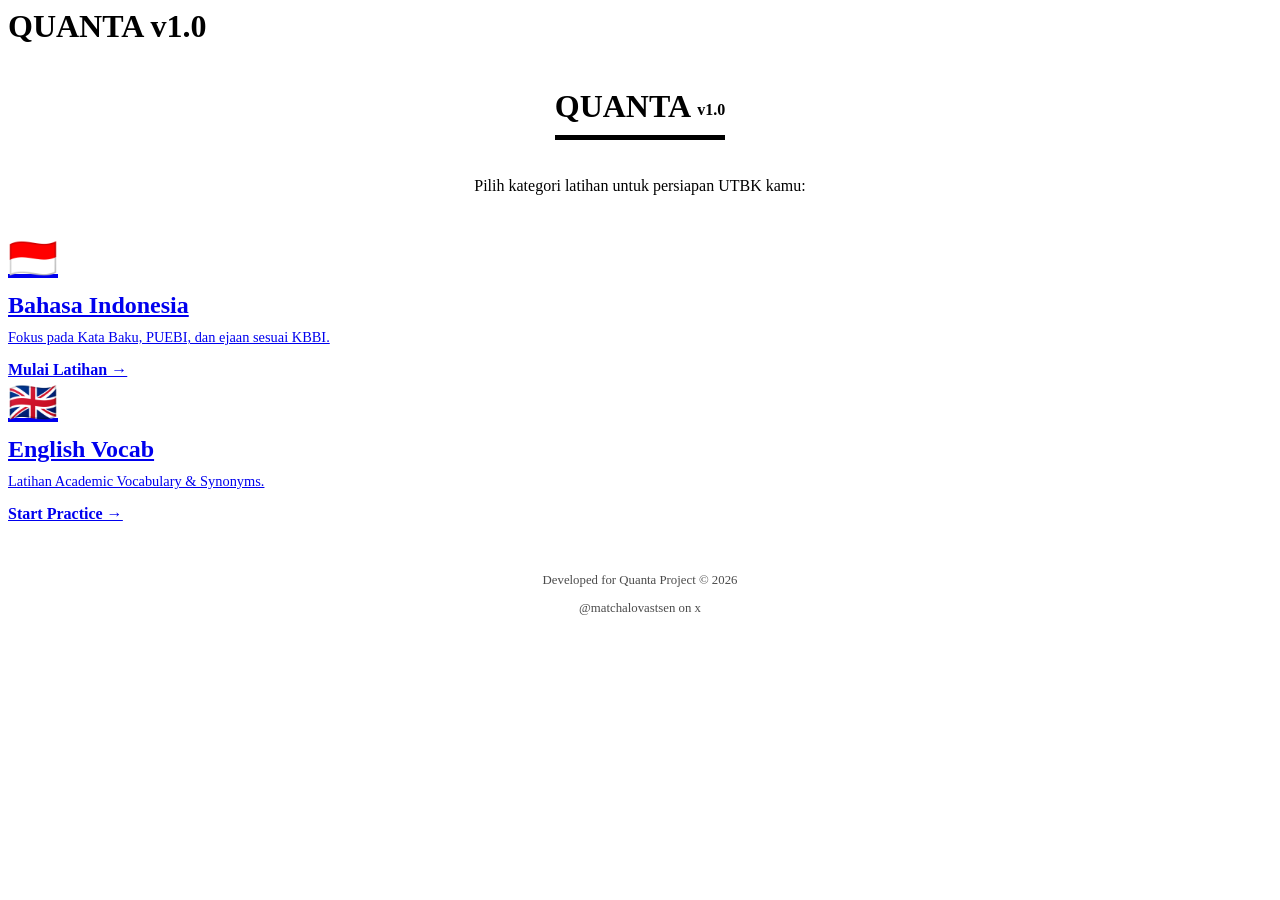
==== index.html @ d4d27abc "Create index.html" ====
<h1>QUANTA <span class="badge">v1.0</span></h1>
<!DOCTYPE html>
<html lang="id">
<head>
    <meta charset="UTF-8">
    <meta name="viewport" content="width=device-width, initial-scale=1.0">
    <title>Quanta</title>
    <link rel="stylesheet" href="style.css">
</head>
<body>
    <div class="container">
        <header style="text-align: center; margin-bottom: 40px;">
            <h1 style="border-bottom: 5px solid #000; display: inline-block; padding-bottom: 10px;">
                QUANTA <span style="font-size: 0.5em; vertical-align: middle;">v1.0</span>
            </h1>
            <p>Pilih kategori latihan untuk persiapan UTBK kamu:</p>
        </header>

        <div class="menu-grid">
            <a href="quiz-indo.html" class="card">
                <div style="font-size: 2.5rem; margin-bottom: 10px;">🇮🇩</div>
                <h2 style="margin: 0 0 10px 0;">Bahasa Indonesia</h2>
                <p style="font-size: 0.9rem; margin: 0;">Fokus pada Kata Baku, PUEBI, dan ejaan sesuai KBBI.</p>
                <div style="margin-top: 15px; font-weight: bold; text-decoration: underline;">Mulai Latihan →</div>
            </a>

            <a href="quiz-eng.html" class="card">
                <div style="font-size: 2.5rem; margin-bottom: 10px;">🇬🇧</div>
                <h2 style="margin: 0 0 10px 0;">English Vocab</h2>
                <p style="font-size: 0.9rem; margin: 0;">Latihan Academic Vocabulary & Synonyms.</p>
                <div style="margin-top: 15px; font-weight: bold; text-decoration: underline;">Start Practice →</div>
            </a>
        </div>

        <footer style="margin-top: 50px; text-align: center; font-size: 0.8rem; opacity: 0.7;">
            <p>Developed for Quanta Project &copy; 2026</p>
            <p>@matchalovastsen on x</p>
        </footer>
    </div>
</body>
</html>
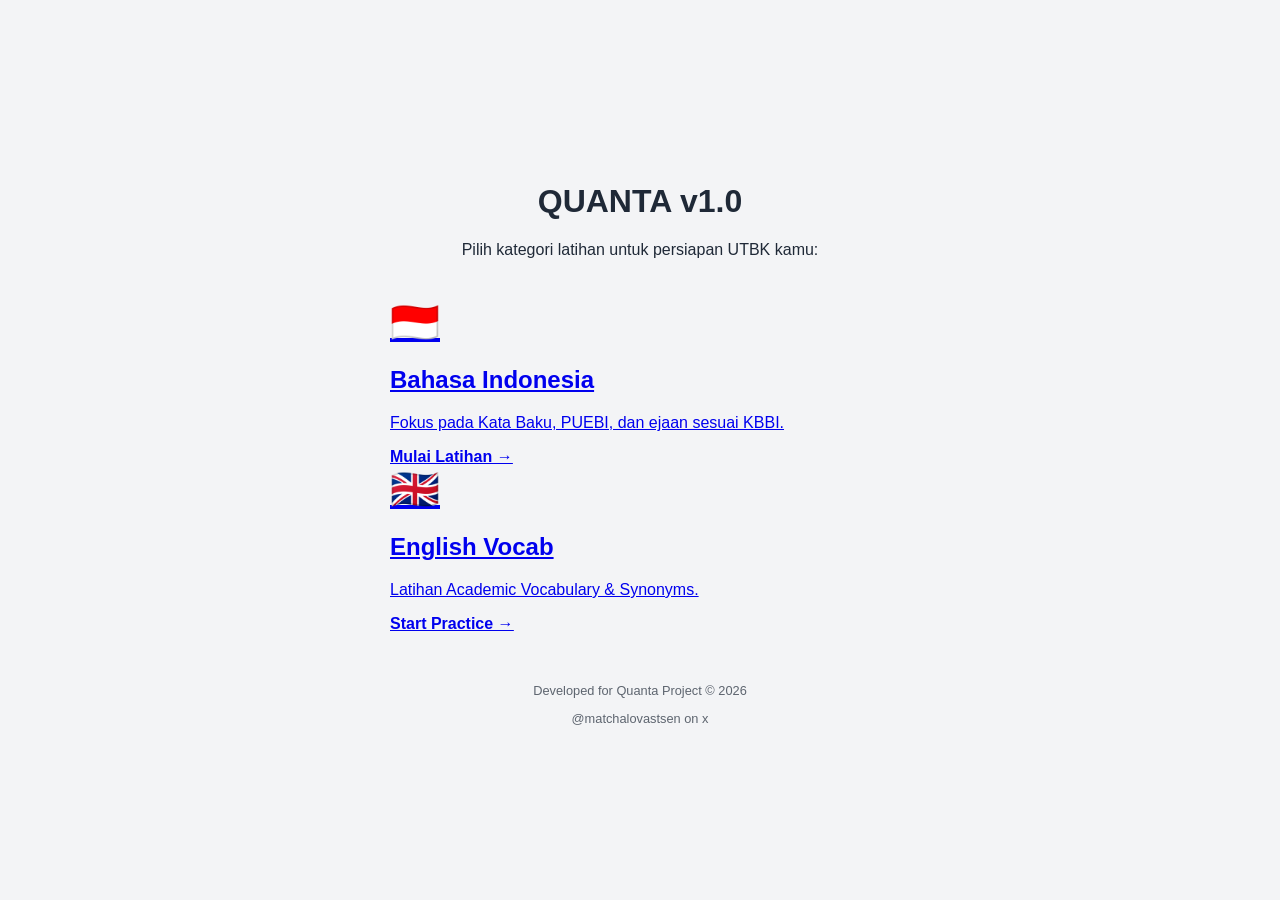
==== commit 38f53dbc: "Update index.html" ====
--- a/index.html
+++ b/index.html
@@ -1,4 +1,3 @@
-<h1>QUANTA <span class="badge">v1.0</span></h1>
 <!DOCTYPE html>
 <html lang="id">
 <head>
@@ -10,24 +9,22 @@
 <body>
     <div class="container">
         <header style="text-align: center; margin-bottom: 40px;">
-            <h1 style="border-bottom: 5px solid #000; display: inline-block; padding-bottom: 10px;">
-                QUANTA <span style="font-size: 0.5em; vertical-align: middle;">v1.0</span>
-            </h1>
+            <h1>QUANTA <span class="badge">v1.0</span></h1>
             <p>Pilih kategori latihan untuk persiapan UTBK kamu:</p>
         </header>
 
         <div class="menu-grid">
             <a href="quiz-indo.html" class="card">
                 <div style="font-size: 2.5rem; margin-bottom: 10px;">🇮🇩</div>
-                <h2 style="margin: 0 0 10px 0;">Bahasa Indonesia</h2>
-                <p style="font-size: 0.9rem; margin: 0;">Fokus pada Kata Baku, PUEBI, dan ejaan sesuai KBBI.</p>
+                <h2>Bahasa Indonesia</h2>
+                <p>Fokus pada Kata Baku, PUEBI, dan ejaan sesuai KBBI.</p>
                 <div style="margin-top: 15px; font-weight: bold; text-decoration: underline;">Mulai Latihan →</div>
             </a>
 
             <a href="quiz-eng.html" class="card">
                 <div style="font-size: 2.5rem; margin-bottom: 10px;">🇬🇧</div>
-                <h2 style="margin: 0 0 10px 0;">English Vocab</h2>
-                <p style="font-size: 0.9rem; margin: 0;">Latihan Academic Vocabulary & Synonyms.</p>
+                <h2>English Vocab</h2>
+                <p>Latihan Academic Vocabulary & Synonyms.</p>
                 <div style="margin-top: 15px; font-weight: bold; text-decoration: underline;">Start Practice →</div>
             </a>
         </div>
--- a/style.css
+++ b/style.css
@@ -0,0 +1,84 @@
+/* style.css - Fix Layout & Centered */
+:root {
+    --primary: #6366f1; /* Warna Indigo yang lembut */
+    --bg: #f3f4f6;      /* Abu-abu terang untuk latar */
+    --white: #ffffff;
+    --text: #1f2937;    /* Warna teks gelap yang nyaman */
+    --success: #10b981;
+    --error: #ef4444;
+}
+
+body {
+    font-family: 'Inter', sans-serif; /* Font estetik & nyaman dibaca */
+    background-color: var(--bg);
+    color: var(--text);
+    margin: 0;
+    padding: 0;
+    /* Ini kunci posisi di tengah */
+    display: flex;
+    align-items: center; /* Vertikal center */
+    justify-content: center; /* Horisontal center */
+    min-height: 100vh; /* Pastikan tinggi body minimal seukuran layar */
+}
+
+/* Container utama agar bubble pas di tengah */
+.container {
+    width: 90%;
+    max-width: 500px; /* Ukuran bubble kuis yang pas */
+    margin: auto; /* Membantu centering */
+}
+
+/* Box kuis (Bubble) */
+.quiz-box {
+    background: var(--white);
+    padding: 30px;
+    border-radius: 24px; /* Sudut melengkung yang estetik */
+    box-shadow: 0 20px 25px -5px rgba(0, 0, 0, 0.1);
+    text-align: center;
+}
+
+/* Container pilihan jawaban agar vertikal */
+.options-container {
+    display: flex;
+    flex-direction: column; /* Tombol berbaris ke bawah */
+    gap: 12px;
+    margin: 25px 0;
+}
+
+/* Styling Tombol Pilihan Jawaban */
+.btn-opt {
+    background: #f9fafb;
+    border: 2px solid #e5e7eb;
+    padding: 16px;
+    border-radius: 16px;
+    cursor: pointer;
+    font-size: 1rem;
+    font-weight: 500;
+    text-align: center;
+    transition: all 0.2s;
+}
+
+.btn-opt:hover {
+    border-color: var(--primary);
+    background: #eef2ff;
+}
+
+/* Feedback Area */
+.feedback-area {
+    margin-top: 20px;
+    min-height: 50px;
+    font-weight: 600;
+}
+
+/* Tombol Utama (Berikutnya) */
+.btn-main {
+    width: 100%; /* Lebar penuh */
+    background: var(--primary);
+    color: white;
+    border: none;
+    padding: 16px;
+    border-radius: 16px;
+    font-weight: 600;
+    cursor: pointer;
+    margin-top: 20px;
+}
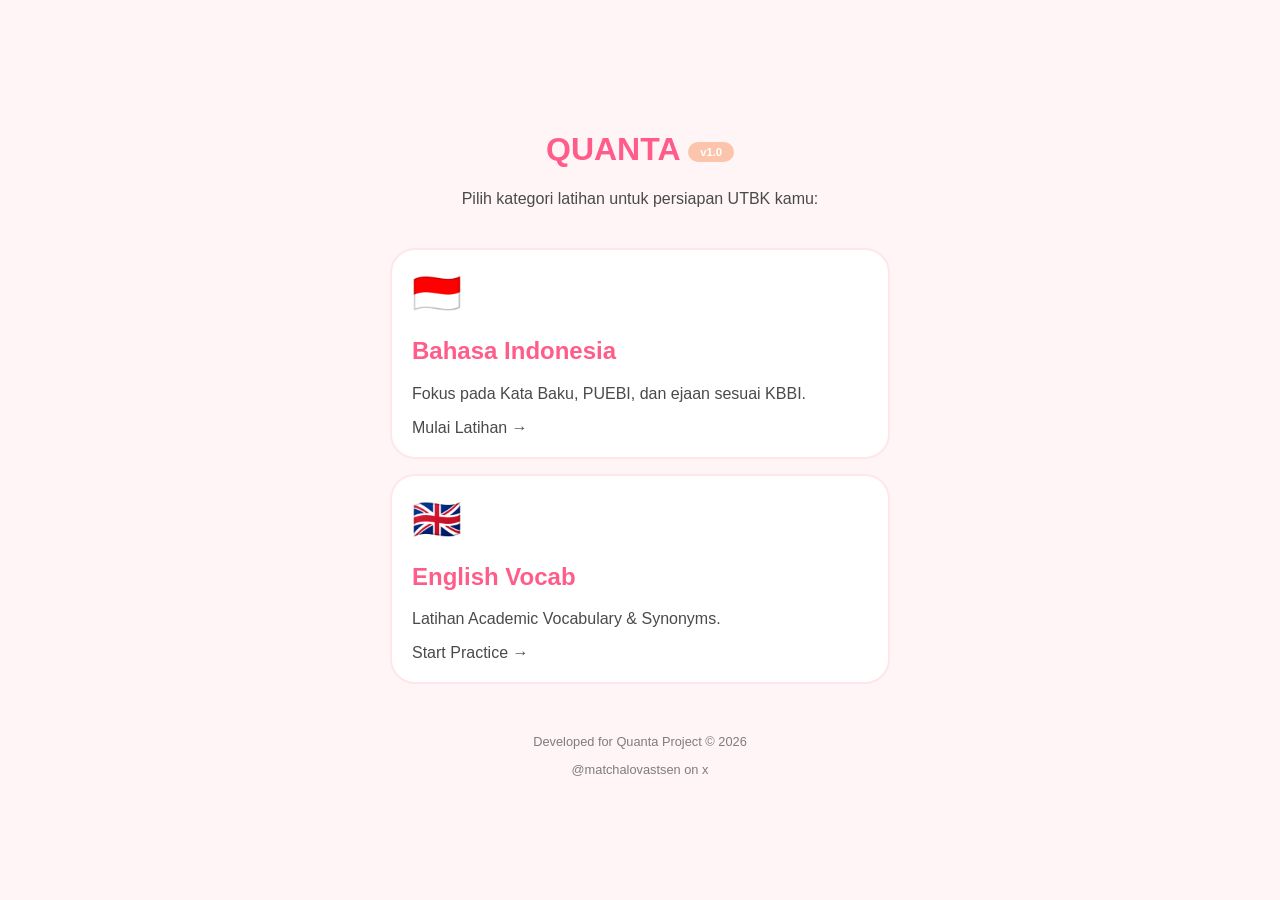
==== commit f1776b28: "Update index.html" ====
--- a/index.html
+++ b/index.html
@@ -4,7 +4,7 @@
     <meta charset="UTF-8">
     <meta name="viewport" content="width=device-width, initial-scale=1.0">
     <title>Quanta</title>
-    <link rel="stylesheet" href="style.css">
+    <link rel="stylesheet" href="style.css?v=1">
 </head>
 <body>
     <div class="container">
@@ -13,21 +13,21 @@
             <p>Pilih kategori latihan untuk persiapan UTBK kamu:</p>
         </header>
 
-        <div class="menu-grid">
-            <a href="quiz-indo.html" class="card">
-                <div style="font-size: 2.5rem; margin-bottom: 10px;">🇮🇩</div>
-                <h2>Bahasa Indonesia</h2>
-                <p>Fokus pada Kata Baku, PUEBI, dan ejaan sesuai KBBI.</p>
-                <div style="margin-top: 15px; font-weight: bold; text-decoration: underline;">Mulai Latihan →</div>
-            </a>
+    <div class="menu-grid">
+    <a href="quiz-indo.html" class="card">
+        <div style="font-size: 2.5rem; margin-bottom: 10px;">🇮🇩</div>
+        <h2>Bahasa Indonesia</h2>
+        <p>Fokus pada Kata Baku, PUEBI, dan ejaan sesuai KBBI.</p>
+        <div class="btn-card">Mulai Latihan →</div>
+    </a>
 
-            <a href="quiz-eng.html" class="card">
-                <div style="font-size: 2.5rem; margin-bottom: 10px;">🇬🇧</div>
-                <h2>English Vocab</h2>
-                <p>Latihan Academic Vocabulary & Synonyms.</p>
-                <div style="margin-top: 15px; font-weight: bold; text-decoration: underline;">Start Practice →</div>
-            </a>
-        </div>
+    <a href="quiz-eng.html" class="card">
+        <div style="font-size: 2.5rem; margin-bottom: 10px;">🇬🇧</div>
+        <h2>English Vocab</h2>
+        <p>Latihan Academic Vocabulary & Synonyms.</p>
+        <div class="btn-card">Start Practice →</div>
+    </a>
+    </div>
 
         <footer style="margin-top: 50px; text-align: center; font-size: 0.8rem; opacity: 0.7;">
             <p>Developed for Quanta Project &copy; 2026</p>
--- a/style.css
+++ b/style.css
@@ -1,84 +1,127 @@
-/* style.css - Fix Layout & Centered */
+/* style.css - Cute & Pinky Edition 🌸 */
 :root {
-    --primary: #6366f1; /* Warna Indigo yang lembut */
-    --bg: #f3f4f6;      /* Abu-abu terang untuk latar */
+    --primary: #ff85a1;      /* Pink cerah yang lucu */
+    --primary-hover: #ffb3c1; /* Pink yang lebih muda untuk hover */
+    --bg: #fff5f7;           /* Latar belakang pink sangat muda */
     --white: #ffffff;
-    --text: #1f2937;    /* Warna teks gelap yang nyaman */
-    --success: #10b981;
-    --error: #ef4444;
+    --text: #4a4a4a;         /* Abu-abu gelap agar tetap terbaca */
+    --success: #70e000;      /* Hijau segar untuk jawaban benar */
+    --error: #ff4d6d;        /* Merah muda tua untuk jawaban salah */
+    --accent: #fbc4ab;       /* Warna peach untuk aksen tambahan */
 }
 
 body {
-    font-family: 'Inter', sans-serif; /* Font estetik & nyaman dibaca */
+    font-family: 'Quicksand', 'Inter', sans-serif; /* Gunakan font yang lebih bulat jika ada */
     background-color: var(--bg);
     color: var(--text);
     margin: 0;
     padding: 0;
-    /* Ini kunci posisi di tengah */
     display: flex;
-    align-items: center; /* Vertikal center */
-    justify-content: center; /* Horisontal center */
-    min-height: 100vh; /* Pastikan tinggi body minimal seukuran layar */
+    align-items: center; 
+    justify-content: center; 
+    min-height: 100vh;
 }
 
-/* Container utama agar bubble pas di tengah */
 .container {
     width: 90%;
-    max-width: 500px; /* Ukuran bubble kuis yang pas */
-    margin: auto; /* Membantu centering */
+    max-width: 500px;
+    margin: auto;
 }
 
-/* Box kuis (Bubble) */
+/* Box kuis (Bubble) dengan sudut lebih membulat */
 .quiz-box {
     background: var(--white);
-    padding: 30px;
-    border-radius: 24px; /* Sudut melengkung yang estetik */
-    box-shadow: 0 20px 25px -5px rgba(0, 0, 0, 0.1);
+    padding: 35px;
+    border-radius: 35px; /* Lebih bulat agar terlihat "bouncy" */
+    box-shadow: 0 15px 30px rgba(255, 133, 161, 0.15); /* Shadow berwarna pink tipis */
     text-align: center;
+    border: 3px solid #ffe5ec; /* Garis tepi tipis yang lucu */
 }
 
-/* Container pilihan jawaban agar vertikal */
+/* Judul header */
+h1, h2 {
+    color: #ff5c8a;
+}
+
+/* Kartu Menu di index.html */
+.card {
+    background: white;
+    padding: 20px;
+    border-radius: 25px;
+    text-decoration: none;
+    color: var(--text);
+    display: block;
+    margin-bottom: 15px;
+    border: 2px solid #ffe5ec;
+    transition: transform 0.2s ease;
+}
+
+.card:hover {
+    transform: translateY(-5px); /* Efek melompat kecil */
+    border-color: var(--primary);
+}
+
+/* Container pilihan jawaban */
 .options-container {
     display: flex;
-    flex-direction: column; /* Tombol berbaris ke bawah */
-    gap: 12px;
+    flex-direction: column;
+    gap: 15px;
     margin: 25px 0;
 }
 
 /* Styling Tombol Pilihan Jawaban */
 .btn-opt {
-    background: #f9fafb;
-    border: 2px solid #e5e7eb;
+    background: #fffafa;
+    border: 2px solid #ffe5ec;
     padding: 16px;
-    border-radius: 16px;
+    border-radius: 20px;
     cursor: pointer;
     font-size: 1rem;
-    font-weight: 500;
-    text-align: center;
-    transition: all 0.2s;
+    font-weight: 600;
+    color: var(--text);
+    transition: all 0.3s ease;
 }
 
 .btn-opt:hover {
     border-color: var(--primary);
-    background: #eef2ff;
+    background: #ffe5ec;
+    transform: scale(1.02); /* Efek membesar sedikit */
 }
 
 /* Feedback Area */
 .feedback-area {
     margin-top: 20px;
     min-height: 50px;
-    font-weight: 600;
+    font-weight: bold;
+    font-size: 1.1rem;
 }
 
 /* Tombol Utama (Berikutnya) */
 .btn-main {
-    width: 100%; /* Lebar penuh */
+    width: 100%;
     background: var(--primary);
     color: white;
     border: none;
-    padding: 16px;
-    border-radius: 16px;
-    font-weight: 600;
+    padding: 18px;
+    border-radius: 20px;
+    font-weight: 700;
+    font-size: 1rem;
     cursor: pointer;
-    margin-top: 20px;
+    box-shadow: 0 5px 0px #ff5c8a; /* Efek tombol 3D */
+    transition: all 0.1s;
 }
+
+.btn-main:active {
+    transform: translateY(3px);
+    box-shadow: 0 2px 0px #ff5c8a;
+}
+
+/* Badge versi */
+.badge {
+    background: var(--accent);
+    color: white;
+    padding: 4px 12px;
+    border-radius: 20px;
+    font-size: 0.7rem;
+    vertical-align: middle;
+}
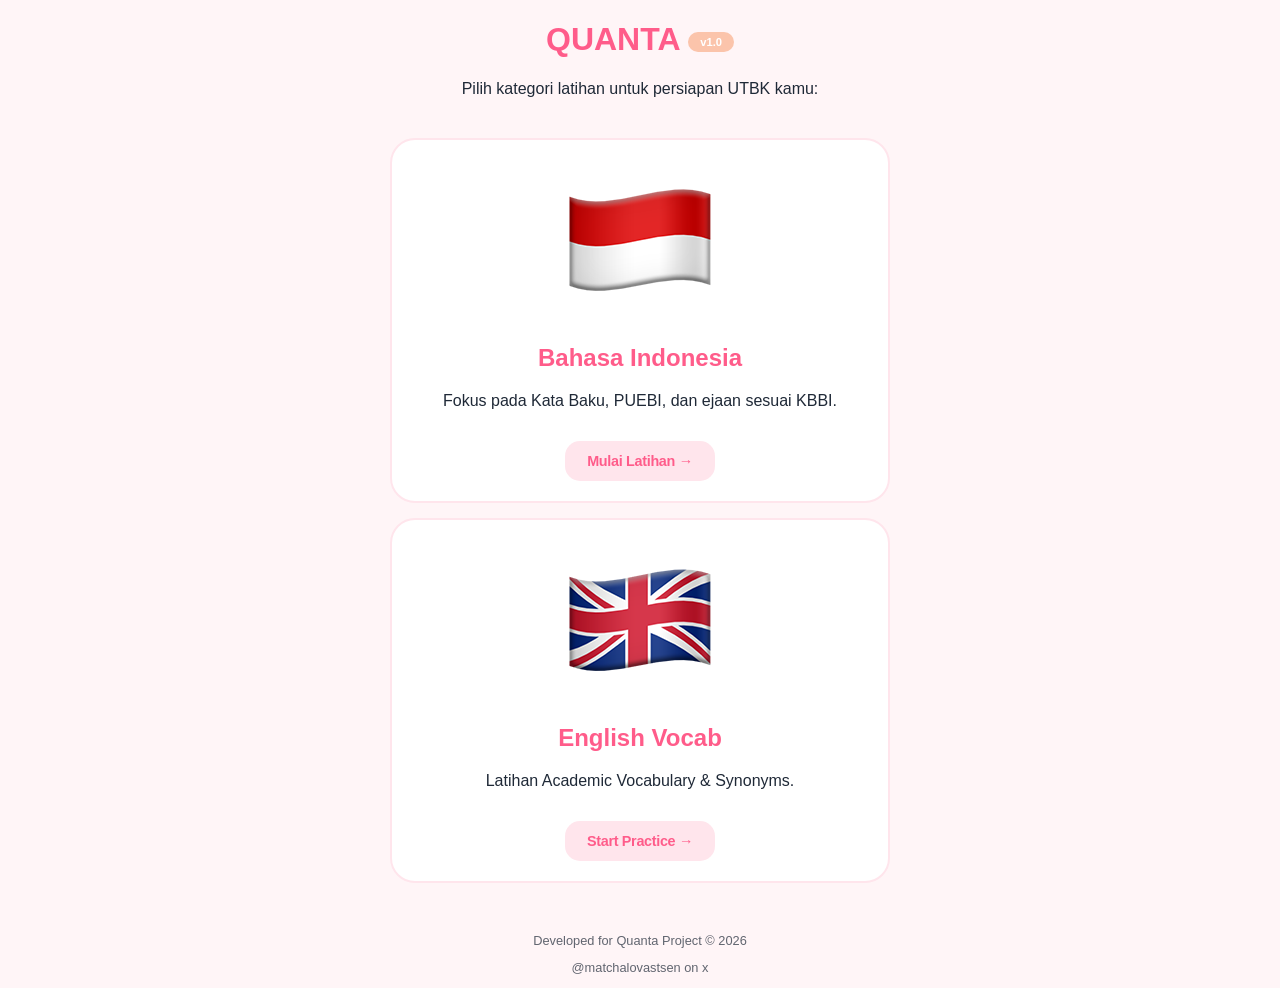
==== commit 7cd2a827: "Update index.html" ====
--- a/index.html
+++ b/index.html
@@ -15,14 +15,14 @@
 
     <div class="menu-grid">
     <a href="quiz-indo.html" class="card">
-        <div style="font-size: 2.5rem; margin-bottom: 10px;">🇮🇩</div>
+        <img src="bendera-indo.png" alt="Bendera Indonesia" class="card-icon">
         <h2>Bahasa Indonesia</h2>
         <p>Fokus pada Kata Baku, PUEBI, dan ejaan sesuai KBBI.</p>
         <div class="btn-card">Mulai Latihan →</div>
     </a>
 
     <a href="quiz-eng.html" class="card">
-        <div style="font-size: 2.5rem; margin-bottom: 10px;">🇬🇧</div>
+        <img src="bendera-eng.png" alt="Bendera Inggris" class="card-icon">
         <h2>English Vocab</h2>
         <p>Latihan Academic Vocabulary & Synonyms.</p>
         <div class="btn-card">Start Practice →</div>
--- a/style.css
+++ b/style.css
@@ -1,17 +1,16 @@
-/* style.css - Cute & Pinky Edition 🌸 */
 :root {
-    --primary: #ff85a1;      /* Pink cerah yang lucu */
-    --primary-hover: #ffb3c1; /* Pink yang lebih muda untuk hover */
-    --bg: #fff5f7;           /* Latar belakang pink sangat muda */
+    --primary: #ff85a1;
+    --primary-hover: #ffb3c1;
+    --bg: #fff5f7;
     --white: #ffffff;
-    --text: #4a4a4a;         /* Abu-abu gelap agar tetap terbaca */
-    --success: #70e000;      /* Hijau segar untuk jawaban benar */
-    --error: #ff4d6d;        /* Merah muda tua untuk jawaban salah */
-    --accent: #fbc4ab;       /* Warna peach untuk aksen tambahan */
+    --text: #1f2937;
+    --success: #34c759; 
+    --error: #ff3b30;
+    --accent: #fbc4ab;
 }
 
 body {
-    font-family: 'Quicksand', 'Inter', sans-serif; /* Gunakan font yang lebih bulat jika ada */
+    font-family: -apple-system, BlinkMacSystemFont, "SF Pro Text", "SF Pro Display", "Helvetica Neue", Helvetica, Arial, sans-serif;
     background-color: var(--bg);
     color: var(--text);
     margin: 0;
@@ -20,6 +19,12 @@
     align-items: center; 
     justify-content: center; 
     min-height: 100vh;
+    -webkit-font-smoothing: antialiased;
+    -moz-osx-font-smoothing: grayscale;
+}
+
+.btn-opt, .btn-main, .btn-card {
+    letter-spacing: -0.022em; 
 }
 
 .container {
@@ -28,22 +33,19 @@
     margin: auto;
 }
 
-/* Box kuis (Bubble) dengan sudut lebih membulat */
 .quiz-box {
     background: var(--white);
     padding: 35px;
-    border-radius: 35px; /* Lebih bulat agar terlihat "bouncy" */
-    box-shadow: 0 15px 30px rgba(255, 133, 161, 0.15); /* Shadow berwarna pink tipis */
+    border-radius: 35px; 
+    box-shadow: 0 15px 30px rgba(255, 133, 161, 0.15); 
     text-align: center;
-    border: 3px solid #ffe5ec; /* Garis tepi tipis yang lucu */
+    border: 3px solid #ffe5ec; 
 }
 
-/* Judul header */
 h1, h2 {
     color: #ff5c8a;
 }
 
-/* Kartu Menu di index.html */
 .card {
     background: white;
     padding: 20px;
@@ -54,14 +56,14 @@
     margin-bottom: 15px;
     border: 2px solid #ffe5ec;
     transition: transform 0.2s ease;
+    text-align: center;
 }
 
 .card:hover {
-    transform: translateY(-5px); /* Efek melompat kecil */
+    transform: translateY(-5px);
     border-color: var(--primary);
 }
 
-/* Container pilihan jawaban */
 .options-container {
     display: flex;
     flex-direction: column;
@@ -69,7 +71,6 @@
     margin: 25px 0;
 }
 
-/* Styling Tombol Pilihan Jawaban */
 .btn-opt {
     background: #fffafa;
     border: 2px solid #ffe5ec;
@@ -85,10 +86,9 @@
 .btn-opt:hover {
     border-color: var(--primary);
     background: #ffe5ec;
-    transform: scale(1.02); /* Efek membesar sedikit */
+    transform: scale(1.02);
 }
 
-/* Feedback Area */
 .feedback-area {
     margin-top: 20px;
     min-height: 50px;
@@ -96,7 +96,6 @@
     font-size: 1.1rem;
 }
 
-/* Tombol Utama (Berikutnya) */
 .btn-main {
     width: 100%;
     background: var(--primary);
@@ -107,7 +106,7 @@
     font-weight: 700;
     font-size: 1rem;
     cursor: pointer;
-    box-shadow: 0 5px 0px #ff5c8a; /* Efek tombol 3D */
+    box-shadow: 0 5px 0px #ff5c8a;
     transition: all 0.1s;
 }
 
@@ -116,7 +115,6 @@
     box-shadow: 0 2px 0px #ff5c8a;
 }
 
-/* Badge versi */
 .badge {
     background: var(--accent);
     color: white;
@@ -125,3 +123,46 @@
     font-size: 0.7rem;
     vertical-align: middle;
 }
+
+.btn-card {
+    margin-top: 15px;
+    display: inline-block;
+    background: #ffe5ec; 
+    color: #ff5c8a;   
+    padding: 10px 20px;
+    border-radius: 15px;
+    font-weight: bold;
+    font-size: 0.9rem;
+    transition: all 0.3s ease;
+    border: 2px solid transparent;
+}
+
+.card:hover .btn-card {
+    background: var(--primary); 
+    color: white;
+    transform: scale(1.05);
+}
+
+.card {
+    text-decoration: none !important;
+}
+
+.btn-back {
+    display: inline-flex;
+    align-items: center;
+    text-decoration: none;
+    background: #ffffff;
+    color: #ff5c8a;
+    padding: 8px 16px;
+    border-radius: 12px;
+    font-weight: 600;
+    font-size: 0.9rem;
+    border: 1.5px solid #ffe5ec;
+    transition: all 0.2s ease;
+    box-shadow: 0 2px 5px rgba(255, 133, 161, 0.05);
+}
+
+.btn-back:hover {
+    background: #ffe5ec;
+    transform: translateX(-3px);
+}
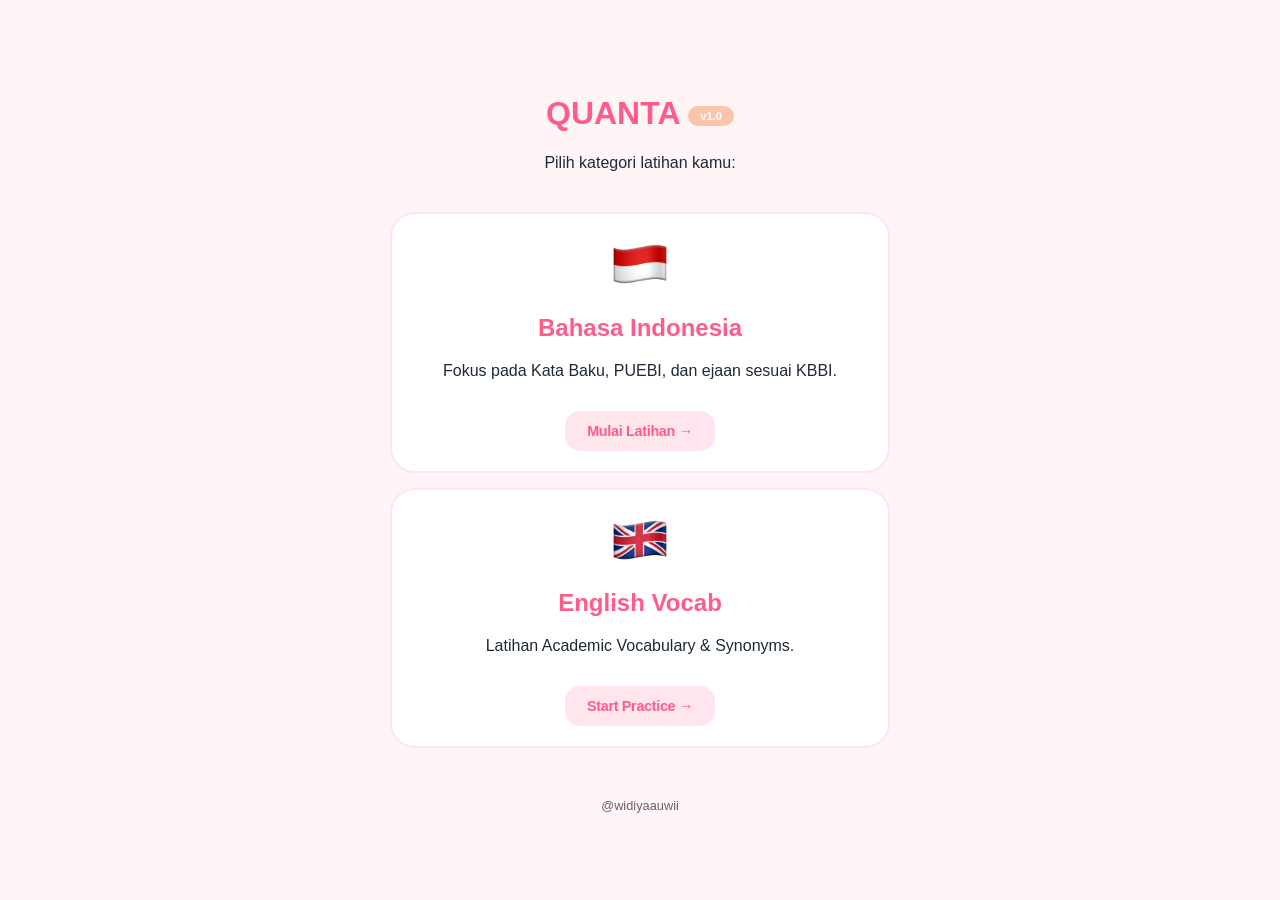
==== commit fed48747: "Update text for category selection and footer" ====
--- a/index.html
+++ b/index.html
@@ -10,7 +10,7 @@
     <div class="container">
         <header style="text-align: center; margin-bottom: 40px;">
             <h1>QUANTA <span class="badge">v1.0</span></h1>
-            <p>Pilih kategori latihan untuk persiapan UTBK kamu:</p>
+            <p>Pilih kategori latihan kamu:</p>
         </header>
 
     <div class="menu-grid">
@@ -30,8 +30,7 @@
     </div>
 
         <footer style="margin-top: 50px; text-align: center; font-size: 0.8rem; opacity: 0.7;">
-            <p>Developed for Quanta Project &copy; 2026</p>
-            <p>@matchalovastsen on x</p>
+            <p>@widiyaauwii</p>
         </footer>
     </div>
 </body>
--- a/style.css
+++ b/style.css
@@ -62,6 +62,16 @@
 .card:hover {
     transform: translateY(-5px);
     border-color: var(--primary);
+}
+
+.card-icon {
+    width: 60px;
+    height: 60px; 
+    object-fit: contain;
+    margin-bottom: 15px;
+    display: block;
+    margin-left: auto; 
+    margin-right: auto;
 }
 
 .options-container {
